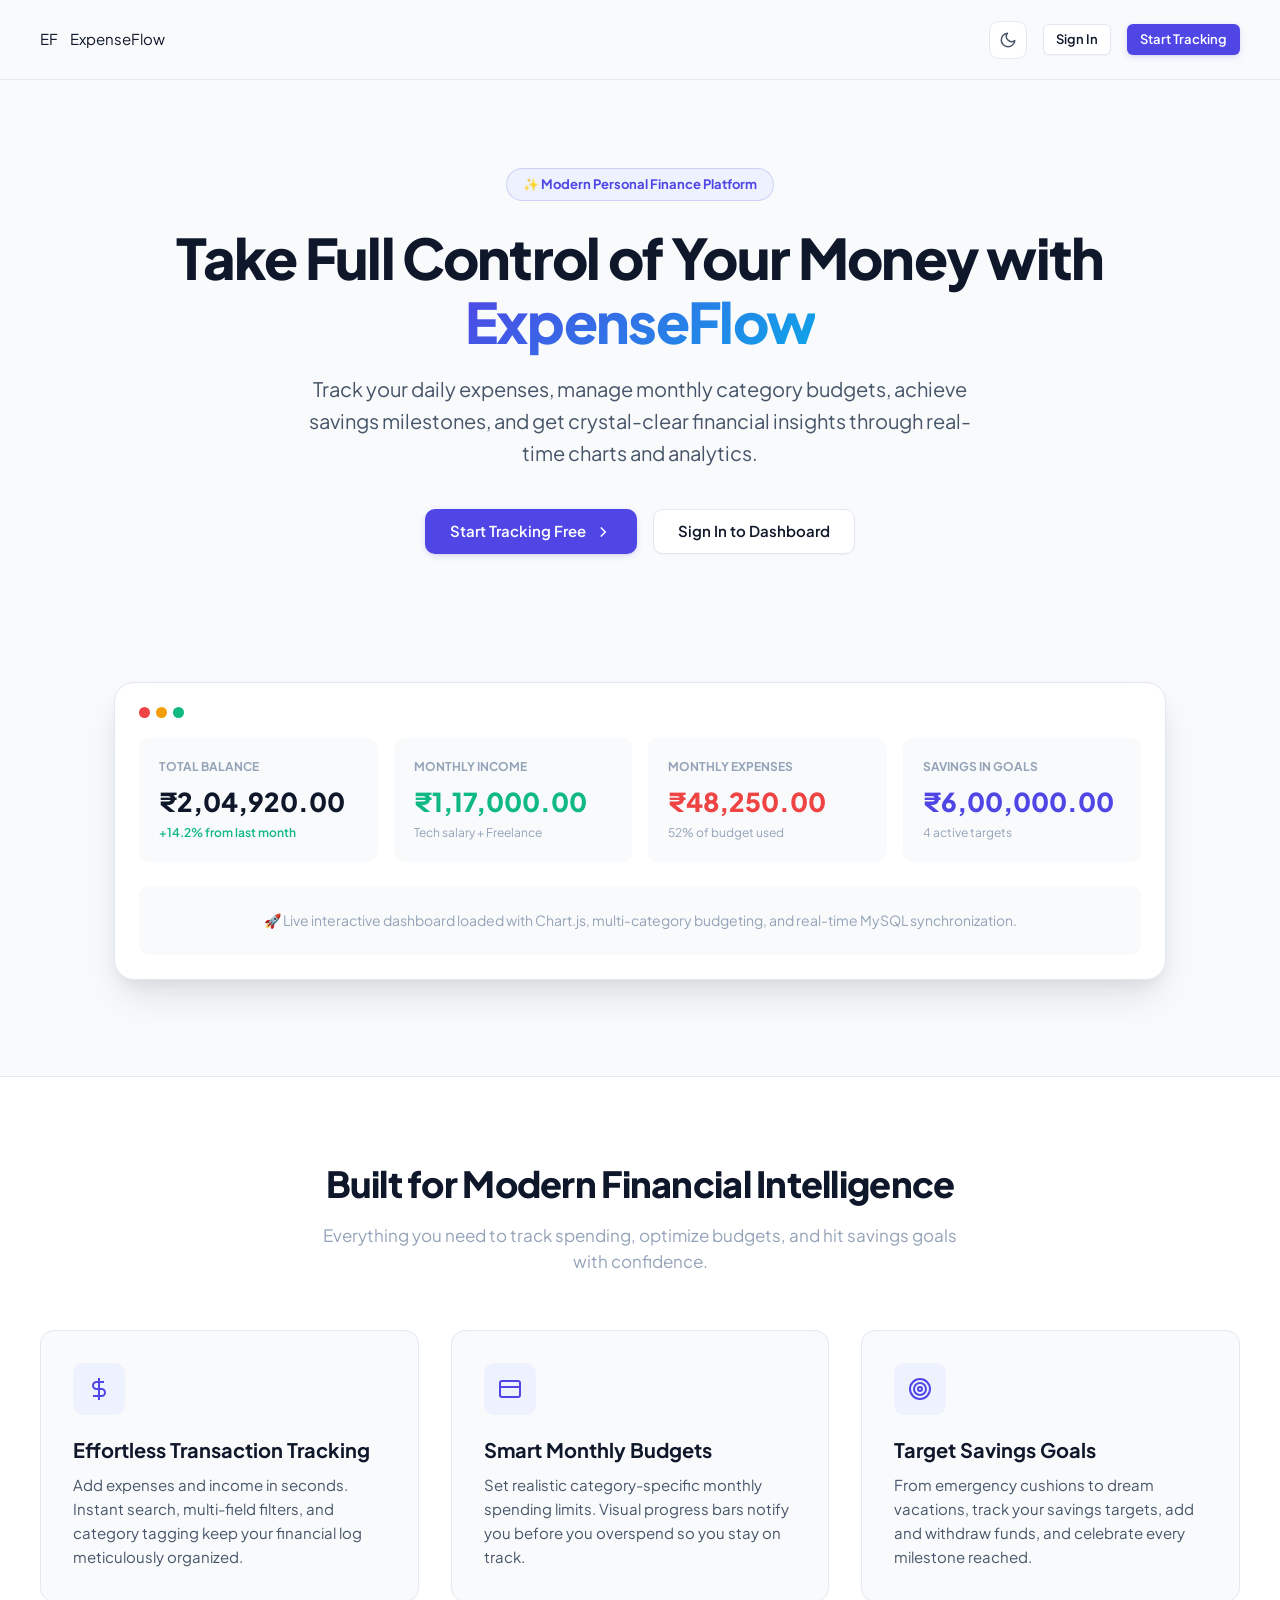
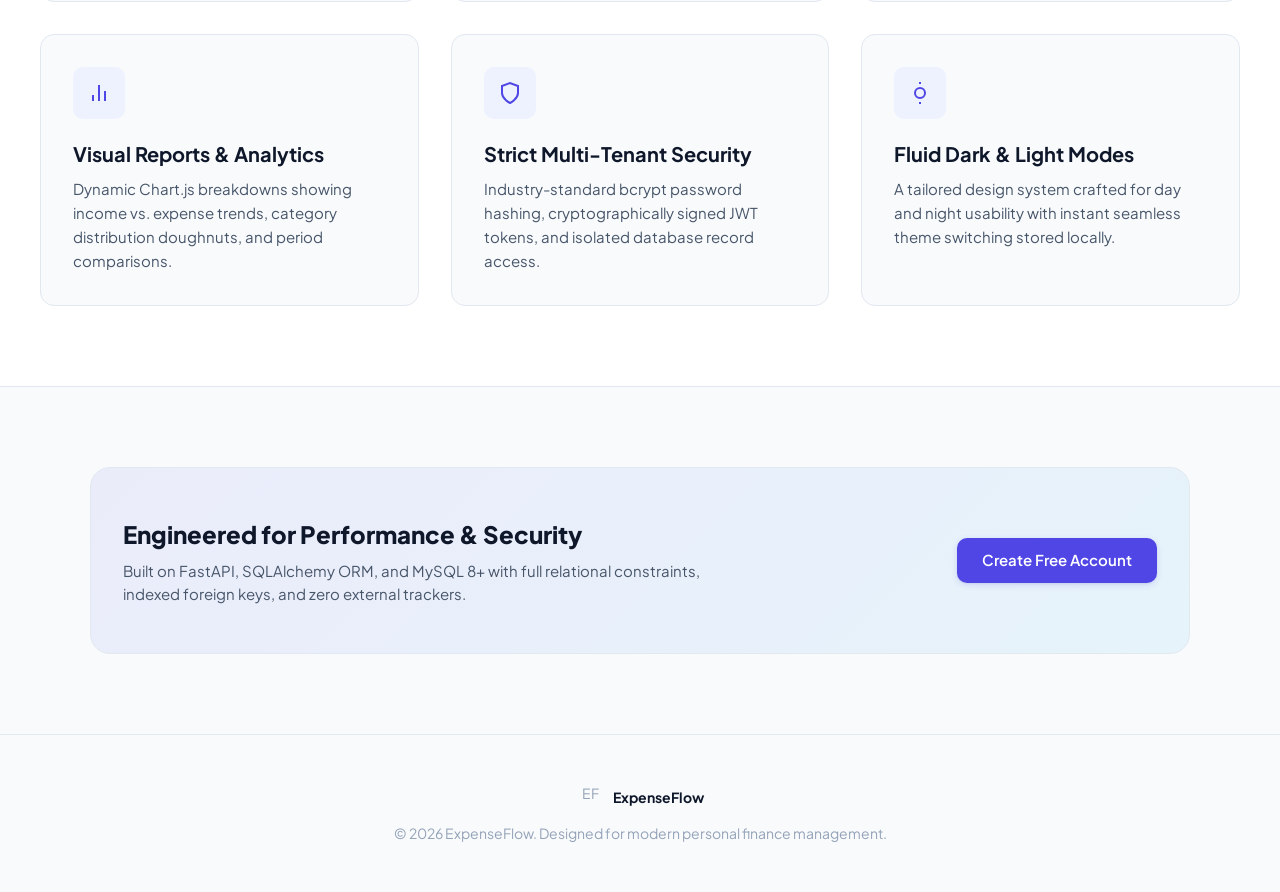
==== frontend/index.html @ 839cc07a "feat: complete production-ready ExpenseFlow full-stack SaaS with PWA, reminders, recurring rules, an" ====
<!DOCTYPE html>
<html lang="en">
<head>
  <meta charset="UTF-8">
  <meta name="viewport" content="width=device-width, initial-scale=1.0">
  <title>ExpenseFlow — Smart Personal Finance & Expense Tracker</title>
  <meta name="description" content="Master your money with ExpenseFlow. Track expenses, monitor monthly budgets, achieve savings goals, and visualize deep financial analytics.">
  <link rel="manifest" href="/manifest.webmanifest">
  <meta name="theme-color" content="#2563eb">
  <meta name="apple-mobile-web-app-capable" content="yes">
  <meta name="apple-mobile-web-app-status-bar-style" content="black-translucent">
  <link rel="icon" type="image/png" href="/icons/favicon.png">
  <link rel="apple-touch-icon" href="/icons/apple-touch-icon.png">
  <link rel="stylesheet" href="css/style.css">
  <link rel="stylesheet" href="css/responsive.css">
  <style>
    /* Landing Page Specific Styling */
    .landing-header {
      height: 80px;
      padding: 0 2.5rem;
      display: flex;
      align-items: center;
      justify-content: space-between;
      position: sticky;
      top: 0;
      background-color: rgba(248, 250, 252, 0.85);
      backdrop-filter: blur(12px);
      z-index: 100;
      border-bottom: 1px solid var(--border-color);
    }
    [data-theme="dark"] .landing-header {
      background-color: rgba(11, 15, 25, 0.85);
    }

    .hero-section {
      padding: 5.5rem 1.5rem 4rem;
      text-align: center;
      max-width: 1000px;
      margin: 0 auto;
      position: relative;
    }

    .hero-badge {
      display: inline-flex;
      align-items: center;
      gap: 0.5rem;
      padding: 0.35rem 1rem;
      border-radius: var(--radius-full);
      background-color: var(--primary-light);
      color: var(--primary);
      font-weight: 700;
      font-size: 0.8125rem;
      margin-bottom: 1.5rem;
      border: 1px solid rgba(79, 70, 229, 0.2);
    }

    .hero-title {
      font-size: 3.5rem;
      font-weight: 800;
      line-height: 1.15;
      letter-spacing: -0.03em;
      color: var(--text-main);
      margin-bottom: 1.25rem;
    }

    .hero-title span {
      background: linear-gradient(135deg, var(--primary), var(--secondary));
      -webkit-background-clip: text;
      -webkit-text-fill-color: transparent;
    }

    .hero-description {
      font-size: 1.25rem;
      color: var(--text-secondary);
      max-width: 680px;
      margin: 0 auto 2.5rem;
      line-height: 1.6;
    }

    .hero-cta-group {
      display: flex;
      align-items: center;
      justify-content: center;
      gap: 1rem;
      margin-bottom: 4rem;
    }

    /* Dashboard Mock Preview */
    .preview-container {
      max-width: 1100px;
      margin: 0 auto 6rem;
      padding: 0 1.5rem;
    }

    .preview-card {
      background-color: var(--bg-surface);
      border: 1px solid var(--border-color);
      border-radius: var(--radius-xl);
      padding: 1.5rem;
      box-shadow: var(--shadow-xl);
      overflow: hidden;
      position: relative;
    }

    .preview-browser-dots {
      display: flex;
      gap: 6px;
      margin-bottom: 1.25rem;
    }
    .preview-dot {
      width: 11px;
      height: 11px;
      border-radius: 50%;
      background-color: var(--border-color);
    }
    .preview-dot:nth-child(1) { background-color: #EF4444; }
    .preview-dot:nth-child(2) { background-color: #F59E0B; }
    .preview-dot:nth-child(3) { background-color: #10B981; }

    /* Features Section */
    .features-section {
      padding: 5rem 1.5rem;
      background-color: var(--bg-surface);
      border-top: 1px solid var(--border-color);
      border-bottom: 1px solid var(--border-color);
    }

    .section-header {
      text-align: center;
      max-width: 640px;
      margin: 0 auto 3.5rem;
    }
    .section-title {
      font-size: 2.25rem;
      font-weight: 800;
      letter-spacing: -0.02em;
      margin-bottom: 0.75rem;
      color: var(--text-main);
    }
    .section-subtitle {
      font-size: 1.0625rem;
      color: var(--text-muted);
    }

    .features-grid {
      max-width: 1200px;
      margin: 0 auto;
      display: grid;
      grid-template-columns: repeat(auto-fit, minmax(320px, 1fr));
      gap: 2rem;
    }

    .feature-card {
      padding: 2rem;
      border-radius: var(--radius-lg);
      background-color: var(--bg-app);
      border: 1px solid var(--border-color);
      transition: all var(--transition-base);
    }
    .feature-card:hover {
      transform: translateY(-4px);
      box-shadow: var(--shadow-md);
      border-color: var(--primary);
    }

    .feature-icon-wrapper {
      width: 52px;
      height: 52px;
      border-radius: var(--radius-md);
      background-color: var(--primary-light);
      color: var(--primary);
      display: flex;
      align-items: center;
      justify-content: center;
      margin-bottom: 1.25rem;
    }

    .feature-title {
      font-size: 1.25rem;
      font-weight: 700;
      color: var(--text-main);
      margin-bottom: 0.5rem;
    }

    .feature-text {
      font-size: 0.9375rem;
      color: var(--text-secondary);
      line-height: 1.6;
    }

    /* Security Section */
    .security-banner {
      max-width: 1100px;
      margin: 5rem auto;
      padding: 3rem 2rem;
      background: linear-gradient(135deg, rgba(79, 70, 229, 0.08), rgba(14, 165, 233, 0.08));
      border: 1px solid var(--border-color);
      border-radius: var(--radius-xl);
      display: flex;
      flex-wrap: wrap;
      align-items: center;
      justify-content: space-between;
      gap: 2rem;
    }

    .footer {
      padding: 3rem 1.5rem;
      text-align: center;
      border-top: 1px solid var(--border-color);
      color: var(--text-muted);
      font-size: 0.875rem;
    }

    @media (max-width: 768px) {
      .hero-title { font-size: 2.375rem; }
      .hero-description { font-size: 1rem; }
      .hero-cta-group { flex-direction: column; width: 100%; }
      .hero-cta-group .btn { width: 100%; }
      .landing-header { padding: 0 1.25rem; }
    }
  </style>
</head>
<body>

  <!-- Navigation Header -->
  <header class="landing-header">
    <div style="display: flex; align-items: center; gap: 0.75rem;">
      <div class="brand-logo">EF</div>
      <div class="brand-name">Expense<span>Flow</span></div>
    </div>

    <div style="display: flex; align-items: center; gap: 1rem;">
      <button class="theme-toggle-btn" onclick="toggleTheme()" aria-label="Toggle theme">
        <svg width="20" height="20" viewBox="0 0 24 24" fill="none" stroke="currentColor" stroke-width="2"><circle cx="12" cy="12" r="5"></circle></svg>
      </button>
      <a href="pages/login.html" class="btn btn-secondary btn-sm">Sign In</a>
      <a href="pages/register.html" class="btn btn-primary btn-sm">Start Tracking</a>
    </div>
  </header>

  <!-- Hero Section -->
  <main>
    <section class="hero-section">
      <div class="hero-badge">
        <span>✨ Modern Personal Finance Platform</span>
      </div>

      <h1 class="hero-title">
        Take Full Control of Your Money with <span>ExpenseFlow</span>
      </h1>

      <p class="hero-description">
        Track your daily expenses, manage monthly category budgets, achieve savings milestones,
        and get crystal-clear financial insights through real-time charts and analytics.
      </p>

      <div class="hero-cta-group">
        <a href="pages/register.html" class="btn btn-primary btn-lg">
          <span>Start Tracking Free</span>
          <svg width="18" height="18" viewBox="0 0 24 24" fill="none" stroke="currentColor" stroke-width="2"><polyline points="9 18 15 12 9 6"></polyline></svg>
        </a>
        <a href="pages/login.html" class="btn btn-secondary btn-lg">
          <span>Sign In to Dashboard</span>
        </a>
      </div>
    </section>

    <!-- Interactive Mock Dashboard Preview -->
    <div class="preview-container">
      <div class="preview-card">
        <div class="preview-browser-dots">
          <div class="preview-dot"></div>
          <div class="preview-dot"></div>
          <div class="preview-dot"></div>
        </div>

        <div style="display: grid; grid-template-columns: repeat(auto-fit, minmax(200px, 1fr)); gap: 1rem; margin-bottom: 1.5rem;">
          <div style="padding: 1.25rem; background-color: var(--bg-hover); border-radius: var(--radius-md);">
            <div style="font-size: 0.75rem; color: var(--text-muted); font-weight: 700; text-transform: uppercase;">Total Balance</div>
            <div style="font-size: 1.625rem; font-weight: 800; color: var(--text-main); margin-top: 0.35rem;">₹2,04,920.00</div>
            <div style="font-size: 0.75rem; color: var(--success); font-weight: 600; margin-top: 0.2rem;">+14.2% from last month</div>
          </div>
          <div style="padding: 1.25rem; background-color: var(--bg-hover); border-radius: var(--radius-md);">
            <div style="font-size: 0.75rem; color: var(--text-muted); font-weight: 700; text-transform: uppercase;">Monthly Income</div>
            <div style="font-size: 1.625rem; font-weight: 800; color: var(--success); margin-top: 0.35rem;">₹1,17,000.00</div>
            <div style="font-size: 0.75rem; color: var(--text-muted); margin-top: 0.2rem;">Tech salary + Freelance</div>
          </div>
          <div style="padding: 1.25rem; background-color: var(--bg-hover); border-radius: var(--radius-md);">
            <div style="font-size: 0.75rem; color: var(--text-muted); font-weight: 700; text-transform: uppercase;">Monthly Expenses</div>
            <div style="font-size: 1.625rem; font-weight: 800; color: var(--danger); margin-top: 0.35rem;">₹48,250.00</div>
            <div style="font-size: 0.75rem; color: var(--text-muted); margin-top: 0.2rem;">52% of budget used</div>
          </div>
          <div style="padding: 1.25rem; background-color: var(--bg-hover); border-radius: var(--radius-md);">
            <div style="font-size: 0.75rem; color: var(--text-muted); font-weight: 700; text-transform: uppercase;">Savings in Goals</div>
            <div style="font-size: 1.625rem; font-weight: 800; color: var(--primary); margin-top: 0.35rem;">₹6,00,000.00</div>
            <div style="font-size: 0.75rem; color: var(--text-muted); margin-top: 0.2rem;">4 active targets</div>
          </div>
        </div>

        <div style="padding: 1.5rem; background-color: var(--bg-hover); border-radius: var(--radius-md); text-align: center; color: var(--text-muted); font-size: 0.875rem;">
          🚀 Live interactive dashboard loaded with Chart.js, multi-category budgeting, and real-time MySQL synchronization.
        </div>
      </div>
    </div>

    <!-- Core Features Section -->
    <section class="features-section">
      <div class="section-header">
        <h2 class="section-title">Built for Modern Financial Intelligence</h2>
        <p class="section-subtitle">Everything you need to track spending, optimize budgets, and hit savings goals with confidence.</p>
      </div>

      <div class="features-grid">
        <div class="feature-card">
          <div class="feature-icon-wrapper">
            <svg width="24" height="24" viewBox="0 0 24 24" fill="none" stroke="currentColor" stroke-width="2"><line x1="12" y1="1" x2="12" y2="23"></line><path d="M17 5H9.5a3.5 3.5 0 0 0 0 7h5a3.5 3.5 0 0 1 0 7H6"></path></svg>
          </div>
          <h3 class="feature-title">Effortless Transaction Tracking</h3>
          <p class="feature-text">Add expenses and income in seconds. Instant search, multi-field filters, and category tagging keep your financial log meticulously organized.</p>
        </div>

        <div class="feature-card">
          <div class="feature-icon-wrapper">
            <svg width="24" height="24" viewBox="0 0 24 24" fill="none" stroke="currentColor" stroke-width="2"><rect x="2" y="4" width="20" height="16" rx="2"></rect><line x1="2" y1="10" x2="22" y2="10"></line></svg>
          </div>
          <h3 class="feature-title">Smart Monthly Budgets</h3>
          <p class="feature-text">Set realistic category-specific monthly spending limits. Visual progress bars notify you before you overspend so you stay on track.</p>
        </div>

        <div class="feature-card">
          <div class="feature-icon-wrapper">
            <svg width="24" height="24" viewBox="0 0 24 24" fill="none" stroke="currentColor" stroke-width="2"><circle cx="12" cy="12" r="10"></circle><circle cx="12" cy="12" r="6"></circle><circle cx="12" cy="12" r="2"></circle></svg>
          </div>
          <h3 class="feature-title">Target Savings Goals</h3>
          <p class="feature-text">From emergency cushions to dream vacations, track your savings targets, add and withdraw funds, and celebrate every milestone reached.</p>
        </div>

        <div class="feature-card">
          <div class="feature-icon-wrapper">
            <svg width="24" height="24" viewBox="0 0 24 24" fill="none" stroke="currentColor" stroke-width="2"><line x1="18" y1="20" x2="18" y2="10"></line><line x1="12" y1="20" x2="12" y2="4"></line><line x1="6" y1="20" x2="6" y2="14"></line></svg>
          </div>
          <h3 class="feature-title">Visual Reports & Analytics</h3>
          <p class="feature-text">Dynamic Chart.js breakdowns showing income vs. expense trends, category distribution doughnuts, and period comparisons.</p>
        </div>

        <div class="feature-card">
          <div class="feature-icon-wrapper">
            <svg width="24" height="24" viewBox="0 0 24 24" fill="none" stroke="currentColor" stroke-width="2"><path d="M12 22s8-4 8-10V5l-8-3-8 3v7c0 6 8 10 8 10z"></path></svg>
          </div>
          <h3 class="feature-title">Strict Multi-Tenant Security</h3>
          <p class="feature-text">Industry-standard bcrypt password hashing, cryptographically signed JWT tokens, and isolated database record access.</p>
        </div>

        <div class="feature-card">
          <div class="feature-icon-wrapper">
            <svg width="24" height="24" viewBox="0 0 24 24" fill="none" stroke="currentColor" stroke-width="2"><circle cx="12" cy="12" r="5"></circle><line x1="12" y1="1" x2="12" y2="3"></line><line x1="12" y1="21" x2="12" y2="23"></line></svg>
          </div>
          <h3 class="feature-title">Fluid Dark & Light Modes</h3>
          <p class="feature-text">A tailored design system crafted for day and night usability with instant seamless theme switching stored locally.</p>
        </div>
      </div>
    </section>

    <!-- Security & Architecture Highlight -->
    <div class="security-banner">
      <div>
        <h3 style="font-size: 1.5rem; font-weight: 800; color: var(--text-main); margin-bottom: 0.5rem;">Engineered for Performance & Security</h3>
        <p style="color: var(--text-secondary); max-width: 580px;">Built on FastAPI, SQLAlchemy ORM, and MySQL 8+ with full relational constraints, indexed foreign keys, and zero external trackers.</p>
      </div>
      <a href="pages/register.html" class="btn btn-primary btn-lg">Create Free Account</a>
    </div>
  </main>

  <!-- Footer -->
  <footer class="footer">
    <div style="display: flex; align-items: center; justify-content: center; gap: 0.5rem; margin-bottom: 0.75rem;">
      <div class="brand-logo" style="width: 28px; height: 28px; font-size: 0.875rem;">EF</div>
      <strong style="color: var(--text-main);">ExpenseFlow</strong>
    </div>
    <p>© 2026 ExpenseFlow. Designed for modern personal finance management.</p>
  </footer>

  <script src="js/utils.js"></script>
  <script>
    if ('serviceWorker' in navigator) {
      window.addEventListener('load', () => {
        navigator.serviceWorker.register('/sw.js').catch(err => console.log('SW Note:', err));
      });
    }
  </script>
</body>
</html>
---- frontend/css/style.css ----
/* ==========================================================
   ExpenseFlow Design System — Modern Fintech SaaS
   ========================================================== */

@import url('https://fonts.googleapis.com/css2?family=Plus+Jakarta+Sans:ital,wght@0,400;0,500;0,600;0,700;0,800;1,500&family=JetBrains+Mono:wght@400;500;600&display=swap');

:root {
  /* Primary & Accent Palettes - Light Mode */
  --primary: #4F46E5;
  --primary-hover: #4338CA;
  --primary-active: #3730A3;
  --primary-light: #EEF2FF;
  --primary-glow: rgba(79, 70, 229, 0.16);

  --secondary: #0EA5E9;
  --secondary-hover: #0284C7;
  --secondary-light: #F0F9FF;

  --accent: #8B5CF6;
  --accent-light: #F5F3FF;

  /* Semantic Status Colors */
  --success: #10B981;
  --success-hover: #059669;
  --success-light: #ECFDF5;
  --success-border: rgba(16, 185, 129, 0.25);
  --success-text: #065F46;

  --warning: #F59E0B;
  --warning-hover: #D97706;
  --warning-light: #FFFBEB;
  --warning-border: rgba(245, 158, 11, 0.25);
  --warning-text: #92400E;

  --danger: #EF4444;
  --danger-hover: #DC2626;
  --danger-light: #FEF2F2;
  --danger-border: rgba(239, 68, 68, 0.25);
  --danger-text: #991B1B;

  /* Neutrals & Surfaces - Light Mode */
  --bg-app: #F8FAFC;
  --bg-surface: #FFFFFF;
  --bg-surface-elevated: #FFFFFF;
  --bg-subtle: #F1F5F9;
  --bg-input: #FFFFFF;
  --bg-hover: #F8FAFC;
  --bg-active: #E2E8F0;

  --text-main: #0F172A;
  --text-secondary: #475569;
  --text-muted: #94A3B8;

  --border-color: #E2E8F0;
  --border-subtle: #F1F5F9;
  --border-focus: #4F46E5;

  /* Multi-Stop Diffuse Shadows */
  --shadow-xs: 0 1px 2px rgba(15, 23, 42, 0.04);
  --shadow-sm: 0 1px 3px rgba(15, 23, 42, 0.06), 0 1px 2px rgba(15, 23, 42, 0.04);
  --shadow-md: 0 4px 14px -2px rgba(15, 23, 42, 0.06), 0 2px 6px -1px rgba(15, 23, 42, 0.04);
  --shadow-lg: 0 12px 24px -4px rgba(15, 23, 42, 0.08), 0 4px 8px -2px rgba(15, 23, 42, 0.04);
  --shadow-xl: 0 20px 40px -8px rgba(15, 23, 42, 0.12), 0 8px 16px -4px rgba(15, 23, 42, 0.06);

  /* Typography Scale */
  --font-family: 'Plus Jakarta Sans', -apple-system, BlinkMacSystemFont, 'Segoe UI', Roboto, sans-serif;
  --font-mono: 'JetBrains Mono', monospace;

  /* Radii */
  --radius-xs: 4px;
  --radius-sm: 6px;
  --radius-md: 10px;
  --radius-lg: 14px;
  --radius-xl: 20px;
  --radius-full: 9999px;

  /* Transitions */
  --transition-fast: 150ms cubic-bezier(0.16, 1, 0.3, 1);
  --transition-base: 220ms cubic-bezier(0.16, 1, 0.3, 1);
  --transition-smooth: 300ms cubic-bezier(0.16, 1, 0.3, 1);

  /* Layout dimensions */
  --sidebar-width: 250px;
  --header-height: 68px;
}

/* ==========================================================
   Dark Mode Theme System
   ========================================================== */
[data-theme="dark"] {
  --primary: #6366F1;
  --primary-hover: #4F46E5;
  --primary-active: #4338CA;
  --primary-light: rgba(99, 102, 241, 0.14);
  --primary-glow: rgba(99, 102, 241, 0.28);

  --secondary: #38BDF8;
  --secondary-hover: #0EA5E9;
  --secondary-light: rgba(56, 189, 248, 0.14);

  --accent: #A78BFA;
  --accent-light: rgba(167, 139, 250, 0.14);

  --success: #34D399;
  --success-hover: #10B981;
  --success-light: rgba(52, 211, 153, 0.14);
  --success-border: rgba(52, 211, 153, 0.25);
  --success-text: #6EE7B7;

  --warning: #FBBF24;
  --warning-hover: #F59E0B;
  --warning-light: rgba(251, 191, 36, 0.14);
  --warning-border: rgba(251, 191, 36, 0.25);
  --warning-text: #FDE68A;

  --danger: #F87171;
  --danger-hover: #EF4444;
  --danger-light: rgba(248, 113, 113, 0.14);
  --danger-border: rgba(248, 113, 113, 0.25);
  --danger-text: #FCA5A5;

  /* Surfaces & Backgrounds */
  --bg-app: #0B0F19;
  --bg-surface: #111827;
  --bg-surface-elevated: #172033;
  --bg-subtle: #1A2438;
  --bg-input: #151D2E;
  --bg-hover: #192338;
  --bg-active: #23314D;

  --text-main: #F8FAFC;
  --text-secondary: #CBD5E1;
  --text-muted: #64748B;

  --border-color: rgba(255, 255, 255, 0.08);
  --border-subtle: rgba(255, 255, 255, 0.04);
  --border-focus: #6366F1;

  /* Shadows for Dark Mode */
  --shadow-xs: 0 1px 2px rgba(0, 0, 0, 0.3);
  --shadow-sm: 0 2px 4px rgba(0, 0, 0, 0.35);
  --shadow-md: 0 6px 16px -2px rgba(0, 0, 0, 0.45);
  --shadow-lg: 0 14px 28px -4px rgba(0, 0, 0, 0.55);
  --shadow-xl: 0 24px 48px -12px rgba(0, 0, 0, 0.7);
}

/* ==========================================================
   Base Reset & Normalization
   ========================================================== */
*, *::before, *::after {
  box-sizing: border-box;
  margin: 0;
  padding: 0;
}

html, body {
  height: 100%;
}

body {
  font-family: var(--font-family);
  background-color: var(--bg-app);
  color: var(--text-main);
  line-height: 1.5;
  font-size: 0.9375rem;
  -webkit-font-smoothing: antialiased;
  -moz-osx-font-smoothing: grayscale;
  transition: background-color var(--transition-base), color var(--transition-base);
  overflow-x: hidden;
}

/* Tabular Numerals for Financial Data */
.amount-income, .amount-expense, .kpi-value, [data-tabular] {
  font-variant-numeric: tabular-nums;
  letter-spacing: -0.02em;
}

a {
  color: var(--primary);
  text-decoration: none;
  transition: color var(--transition-fast);
}

a:hover {
  color: var(--primary-hover);
}

button, input, select, textarea {
  font-family: inherit;
  font-size: 0.9375rem;
}

/* Focus Visible Accessibility */
:focus-visible {
  outline: 2px solid var(--border-focus);
  outline-offset: 2px;
}

/* ==========================================================
   Button System
   ========================================================== */
.btn {
  display: inline-flex;
  align-items: center;
  justify-content: center;
  gap: 0.5rem;
  padding: 0.5625rem 1.125rem;
  font-weight: 600;
  font-size: 0.875rem;
  border-radius: var(--radius-md);
  border: 1px solid transparent;
  cursor: pointer;
  transition: all var(--transition-fast);
  white-space: nowrap;
  user-select: none;
  line-height: 1.25;
}

.btn:active {
  transform: translateY(0);
}

.btn-primary {
  background: var(--primary);
  color: #FFFFFF;
  box-shadow: 0 1px 2px rgba(0, 0, 0, 0.05), 0 2px 6px var(--primary-glow);
}

.btn-primary:hover {
  background-color: var(--primary-hover);
  transform: translateY(-1px);
  box-shadow: 0 4px 12px var(--primary-glow);
}

.btn-secondary {
  background-color: var(--bg-surface);
  color: var(--text-main);
  border-color: var(--border-color);
  box-shadow: var(--shadow-xs);
}

.btn-secondary:hover {
  background-color: var(--bg-subtle);
  border-color: var(--text-muted);
  transform: translateY(-1px);
}

.btn-outline-primary {
  background-color: transparent;
  color: var(--primary);
  border-color: var(--primary);
}

.btn-outline-primary:hover {
  background-color: var(--primary-light);
  transform: translateY(-1px);
}

.btn-danger {
  background-color: var(--danger);
  color: #FFFFFF;
  box-shadow: 0 2px 6px var(--danger-border);
}

.btn-danger:hover {
  background-color: var(--danger-hover);
  transform: translateY(-1px);
}

.btn-ghost {
  background-color: transparent;
  color: var(--text-secondary);
  border-color: transparent;
}

.btn-ghost:hover {
  background-color: var(--bg-hover);
  color: var(--text-main);
}

.btn-text {
  background: transparent;
  border: none;
  outline: none;
  box-shadow: none;
  color: var(--primary);
  font-size: 0.75rem;
  font-weight: 600;
  cursor: pointer;
  padding: 0.25rem 0.5rem;
  border-radius: var(--radius-sm);
  transition: all var(--transition-fast);
  white-space: nowrap;
  flex-shrink: 0;
  line-height: 1.25;
  font-family: inherit;
  user-select: none;
}

.btn-text:hover {
  background-color: var(--primary-light);
  color: var(--primary);
}

.btn-text:focus,
.btn-text:focus-visible {
  outline: none;
  box-shadow: 0 0 0 2px var(--primary-light);
}

.btn-sm {
  padding: 0.375rem 0.75rem;
  font-size: 0.8125rem;
  border-radius: var(--radius-sm);
}

.btn-lg {
  padding: 0.75rem 1.5rem;
  font-size: 0.9375rem;
  border-radius: var(--radius-md);
}

.btn-icon {
  width: 34px;
  height: 34px;
  padding: 0;
  border-radius: var(--radius-sm);
  display: inline-flex;
  align-items: center;
  justify-content: center;
}

.theme-toggle-btn {
  width: 38px;
  height: 38px;
  border-radius: var(--radius-md);
  border: 1px solid var(--border-color);
  background-color: var(--bg-surface);
  color: var(--text-secondary);
  display: flex;
  align-items: center;
  justify-content: center;
  cursor: pointer;
  transition: all var(--transition-fast);
  padding: 0;
}

.theme-toggle-btn:hover {
  background-color: var(--bg-hover);
  color: var(--text-main);
  border-color: var(--border-hover);
  transform: translateY(-1px);
}

.theme-toggle-btn svg {
  width: 18px;
  height: 18px;
}

/* ==========================================================
   Card Component System
   ========================================================== */
.card {
  background-color: var(--bg-surface);
  border: 1px solid var(--border-color);
  border-radius: var(--radius-lg);
  padding: 1.5rem;
  box-shadow: var(--shadow-sm);
  transition: box-shadow var(--transition-base), border-color var(--transition-base), transform var(--transition-base);
}

.card:hover {
  box-shadow: var(--shadow-md);
}

.card-header {
  display: flex;
  align-items: center;
  justify-content: space-between;
  margin-bottom: 1.25rem;
}

.card-title {
  font-size: 1.0625rem;
  font-weight: 700;
  color: var(--text-main);
  letter-spacing: -0.01em;
}

.card-subtitle {
  font-size: 0.8125rem;
  color: var(--text-muted);
  margin-top: 0.2rem;
}

/* ==========================================================
   Form Controls
   ========================================================== */
.form-group {
  display: flex;
  flex-direction: column;
  gap: 0.35rem;
  margin-bottom: 1.25rem;
}

.form-label {
  font-size: 0.8125rem;
  font-weight: 600;
  color: var(--text-main);
  letter-spacing: -0.01em;
}

.form-input, .form-select, .form-textarea {
  width: 100%;
  padding: 0.625rem 0.875rem;
  background-color: var(--bg-input);
  border: 1px solid var(--border-color);
  border-radius: var(--radius-md);
  color: var(--text-main);
  transition: border-color var(--transition-fast), box-shadow var(--transition-fast);
  line-height: 1.4;
}

.form-input:focus, .form-select:focus, .form-textarea:focus {
  outline: none;
  border-color: var(--border-focus);
  box-shadow: 0 0 0 3px var(--primary-glow);
}

.form-input::placeholder, .form-textarea::placeholder {
  color: var(--text-muted);
}

.form-error {
  font-size: 0.8125rem;
  color: var(--danger);
  margin-top: 0.25rem;
  font-weight: 500;
}

/* ==========================================================
   Badges & Pills
   ========================================================== */
.badge {
  display: inline-flex;
  align-items: center;
  gap: 0.35rem;
  padding: 0.2rem 0.5625rem;
  font-size: 0.6875rem;
  font-weight: 700;
  border-radius: var(--radius-sm);
  text-transform: uppercase;
  letter-spacing: 0.05em;
  line-height: 1.2;
}

.badge-income {
  background-color: var(--success-light);
  color: var(--success-text);
  border: 1px solid var(--success-border);
}
[data-theme="dark"] .badge-income {
  color: var(--success-text);
}

.badge-expense {
  background-color: var(--danger-light);
  color: var(--danger-text);
  border: 1px solid var(--danger-border);
}
[data-theme="dark"] .badge-expense {
  color: var(--danger-text);
}

.badge-warning {
  background-color: var(--warning-light);
  color: var(--warning-text);
  border: 1px solid var(--warning-border);
}

.badge-primary {
  background-color: var(--primary-light);
  color: var(--primary);
  border: 1px solid rgba(79, 70, 229, 0.2);
}

/* ==========================================================
   Toast System
   ========================================================== */
#toast-container {
  position: fixed;
  top: 1.5rem;
  right: 1.5rem;
  z-index: 99999;
  display: flex;
  flex-direction: column;
  gap: 0.75rem;
  pointer-events: none;
}

.toast {
  pointer-events: auto;
  min-width: 320px;
  max-width: 420px;
  background-color: var(--bg-surface-elevated);
  border: 1px solid var(--border-color);
  border-radius: var(--radius-md);
  padding: 0.875rem 1.125rem;
  box-shadow: var(--shadow-xl);
  display: flex;
  align-items: flex-start;
  gap: 0.75rem;
  animation: slideInRight 0.28s cubic-bezier(0.16, 1, 0.3, 1) forwards;
  transition: all 0.2s ease;
}

.toast.removing {
  opacity: 0;
  transform: translateX(20px);
}

.toast-icon {
  width: 20px;
  height: 20px;
  flex-shrink: 0;
  margin-top: 0.1rem;
}

.toast-success .toast-icon { color: var(--success); }
.toast-error .toast-icon { color: var(--danger); }
.toast-info .toast-icon { color: var(--primary); }
.toast-warning .toast-icon { color: var(--warning); }

.toast-content {
  flex: 1;
}

.toast-title {
  font-size: 0.875rem;
  font-weight: 700;
  color: var(--text-main);
  line-height: 1.2;
}

.toast-message {
  font-size: 0.8125rem;
  color: var(--text-secondary);
  margin-top: 0.2rem;
  line-height: 1.4;
}

.toast-close {
  background: none;
  border: none;
  color: var(--text-muted);
  cursor: pointer;
  padding: 0.2rem;
  line-height: 1;
  font-size: 1.25rem;
}

.toast-close:hover {
  color: var(--text-main);
}

@keyframes slideInRight {
  from {
    opacity: 0;
    transform: translateX(40px);
  }
  to {
    opacity: 1;
    transform: translateX(0);
  }
}

/* ==========================================================
   Modal Dialog System
   ========================================================== */
.modal-overlay {
  position: fixed;
  inset: 0;
  background-color: rgba(15, 23, 42, 0.55);
  backdrop-filter: blur(4px);
  z-index: 10000;
  display: flex;
  align-items: center;
  justify-content: center;
  padding: 1.5rem;
  opacity: 0;
  visibility: hidden;
  transition: opacity 0.2s cubic-bezier(0.16, 1, 0.3, 1), visibility 0.2s cubic-bezier(0.16, 1, 0.3, 1);
}

.modal-overlay.active {
  opacity: 1;
  visibility: visible;
}

.modal-container {
  background-color: var(--bg-surface-elevated);
  border: 1px solid var(--border-color);
  border-radius: var(--radius-xl);
  box-shadow: var(--shadow-xl);
  width: 100%;
  max-width: 520px;
  max-height: 90vh;
  overflow-y: auto;
  transform: scale(0.96) translateY(8px);
  transition: transform 0.22s cubic-bezier(0.16, 1, 0.3, 1);
}

.modal-overlay.active .modal-container {
  transform: scale(1) translateY(0);
}

.modal-header {
  display: flex;
  align-items: center;
  justify-content: space-between;
  padding: 1.25rem 1.5rem;
  border-bottom: 1px solid var(--border-subtle);
}

.modal-title {
  font-size: 1.125rem;
  font-weight: 700;
  color: var(--text-main);
  letter-spacing: -0.01em;
}

.modal-body {
  padding: 1.5rem;
}

.modal-footer {
  display: flex;
  align-items: center;
  justify-content: flex-end;
  gap: 0.75rem;
  padding: 1rem 1.5rem 1.25rem;
  border-top: 1px solid var(--border-subtle);
}

/* ==========================================================
   Progress Bars
   ========================================================== */
.progress-track {
  width: 100%;
  height: 8px;
  background-color: var(--bg-subtle);
  border-radius: var(--radius-full);
  overflow: hidden;
}

.progress-fill {
  height: 100%;
  border-radius: var(--radius-full);
  transition: width 0.45s cubic-bezier(0.16, 1, 0.3, 1);
}

.progress-fill.safe {
  background-color: var(--success);
}

.progress-fill.warning {
  background-color: var(--warning);
}

.progress-fill.exceeded {
  background-color: var(--danger);
}

/* ==========================================================
   Empty & Loading Skeleton States
   ========================================================== */
.empty-state {
  display: flex;
  flex-direction: column;
  align-items: center;
  justify-content: center;
  text-align: center;
  padding: 3rem 1.5rem;
}

.empty-state-icon {
  width: 56px;
  height: 56px;
  border-radius: 50%;
  background-color: var(--primary-light);
  color: var(--primary);
  display: flex;
  align-items: center;
  justify-content: center;
  margin-bottom: 1rem;
}

.empty-state-title {
  font-size: 1.0625rem;
  font-weight: 700;
  color: var(--text-main);
  margin-bottom: 0.35rem;
}

.empty-state-desc {
  font-size: 0.8125rem;
  color: var(--text-muted);
  max-width: 340px;
  margin-bottom: 1.25rem;
  line-height: 1.5;
}

/* Shimmer Skeleton Loader */
.skeleton, .skeleton-shimmer {
  background: linear-gradient(90deg, var(--bg-subtle) 25%, var(--bg-hover) 50%, var(--bg-subtle) 75%);
  background-size: 200% 100%;
  animation: skeleton-pulse 1.5s ease-in-out infinite;
  border-radius: var(--radius-sm);
}

@keyframes skeleton-pulse {
  0% { background-position: 200% 0; }
  100% { background-position: -200% 0; }
}

/* Respect Reduced Motion */
@media (prefers-reduced-motion: reduce) {
  *, *::before, *::after {
    animation-duration: 0.01ms !important;
    animation-iteration-count: 1 !important;
    transition-duration: 0.01ms !important;
    scroll-behavior: auto !important;
  }
}
---- frontend/css/responsive.css ----
/* ==========================================================
   ExpenseFlow - Responsive Breakpoint Styles
   Tested for 1920px, 1440px, 1366px, 1024px, 768px, 480px, 390px
   ========================================================== */

/* Large Desktops (min-width: 1440px) */
@media (min-width: 1440px) {
  .page-content {
    max-width: 1560px;
  }
}

/* Tablet & Smaller Desktops (max-width: 1024px) */
@media (max-width: 1024px) {
  .charts-grid {
    grid-template-columns: 1fr !important;
  }

  .kpi-grid {
    grid-template-columns: repeat(2, 1fr);
  }

  .page-content {
    padding: 1.5rem;
  }

  .sidebar-width {
    --sidebar-width: 230px;
  }
}

/* Mobile & Small Tablet Devices (max-width: 768px) */
@media (max-width: 768px) {
  :root {
    --sidebar-width: 0px;
    --header-height: 60px;
  }

  /* Off-canvas sidebar */
  .app-sidebar {
    width: 260px;
    transform: translateX(-100%);
    box-shadow: var(--shadow-xl);
    z-index: 1050;
  }

  .app-sidebar.open {
    transform: translateX(0);
  }

  .sidebar-backdrop {
    position: fixed;
    inset: 0;
    background-color: rgba(15, 23, 42, 0.55);
    backdrop-filter: blur(4px);
    -webkit-backdrop-filter: blur(4px);
    z-index: 1040;
    opacity: 0;
    visibility: hidden;
    transition: opacity 0.22s ease, visibility 0.22s ease;
  }

  .sidebar-backdrop.active {
    opacity: 1;
    visibility: visible;
  }

  .app-main {
    margin-left: 0;
    padding-bottom: 78px; /* Safe space for mobile bottom navigation */
  }

  .menu-toggle-btn {
    display: flex;
  }

  .app-header {
    padding: 0 1rem;
    height: 60px;
  }

  .page-title {
    font-size: 1.1875rem;
  }

  .page-content {
    padding: 1.125rem 0.875rem;
  }

  .kpi-grid {
    grid-template-columns: 1fr;
    gap: 0.875rem;
  }

  .toolbar {
    flex-direction: column;
    align-items: stretch;
    gap: 0.75rem;
  }

  .search-input-wrapper {
    min-width: 100%;
    width: 100%;
  }

  .filter-group {
    width: 100%;
    justify-content: space-between;
    gap: 0.5rem;
  }

  .filter-group > * {
    flex: 1;
  }

  /* Tables inside container scroll horizontally without page overflow */
  .table-container {
    width: 100%;
    overflow-x: auto;
    -webkit-overflow-scrolling: touch;
    border-radius: var(--radius-md);
  }

  .data-table {
    min-width: 560px;
  }

  .modal-container {
    max-width: 100%;
    margin: 0.75rem;
    border-radius: var(--radius-lg);
  }

  .modal-header, .modal-body, .modal-footer {
    padding: 1.125rem;
  }

  /* Mobile Bottom Navigation */
  .mobile-bottom-nav {
    display: flex;
    position: fixed;
    bottom: 0;
    left: 0;
    right: 0;
    height: 64px;
    background-color: var(--bg-surface);
    border-top: 1px solid var(--border-color);
    box-shadow: 0 -4px 12px rgba(0, 0, 0, 0.05);
    z-index: 990;
    align-items: center;
    justify-content: space-around;
    padding: 0 0.25rem;
    padding-bottom: env(safe-area-inset-bottom, 0);
  }

  .mobile-nav-link {
    display: flex;
    flex-direction: column;
    align-items: center;
    justify-content: center;
    gap: 0.25rem;
    color: var(--text-muted);
    font-size: 0.6875rem;
    font-weight: 600;
    padding: 0.375rem 0.25rem;
    flex: 1;
    transition: color var(--transition-fast);
    text-decoration: none;
  }

  .mobile-nav-link.active {
    color: var(--primary);
  }

  .mobile-nav-link svg {
    width: 20px;
    height: 20px;
  }
}

/* Small Smartphone Devices (max-width: 480px) */
@media (max-width: 480px) {
  .page-title {
    font-size: 1.0625rem;
  }

  .header-actions {
    gap: 0.5rem;
  }

  #header-quick-add-btn span {
    display: none;
  }

  #header-quick-add-btn {
    padding: 0.45rem 0.75rem;
  }

  .page-content {
    padding: 1rem 0.75rem;
  }

  .card {
    padding: 1.125rem;
  }

  .report-time-btn {
    padding: 0.35rem 0.7rem;
    font-size: 0.75rem;
  }

  #custom-date-range {
    flex-direction: column;
    align-items: stretch;
    width: 100%;
  }

  #custom-date-range input[type="date"] {
    width: 100% !important;
  }

  .pagination-bar {
    flex-direction: column;
    gap: 0.75rem;
    align-items: center;
  }
}

/* Extra Narrow Devices (max-width: 390px) */
@media (max-width: 390px) {
  .app-header {
    padding: 0 0.75rem;
  }

  .page-title {
    font-size: 1rem;
    max-width: 150px;
    overflow: hidden;
    text-overflow: ellipsis;
    white-space: nowrap;
  }

  .kpi-value {
    font-size: 1.375rem;
  }

  .card-title {
    font-size: 0.9375rem;
  }

  .btn {
    font-size: 0.75rem;
  }
}

/* Hide mobile bottom nav on desktop */
@media (min-width: 769px) {
  .mobile-bottom-nav {
    display: none !important;
  }

  .sidebar-backdrop {
    display: none !important;
  }
}
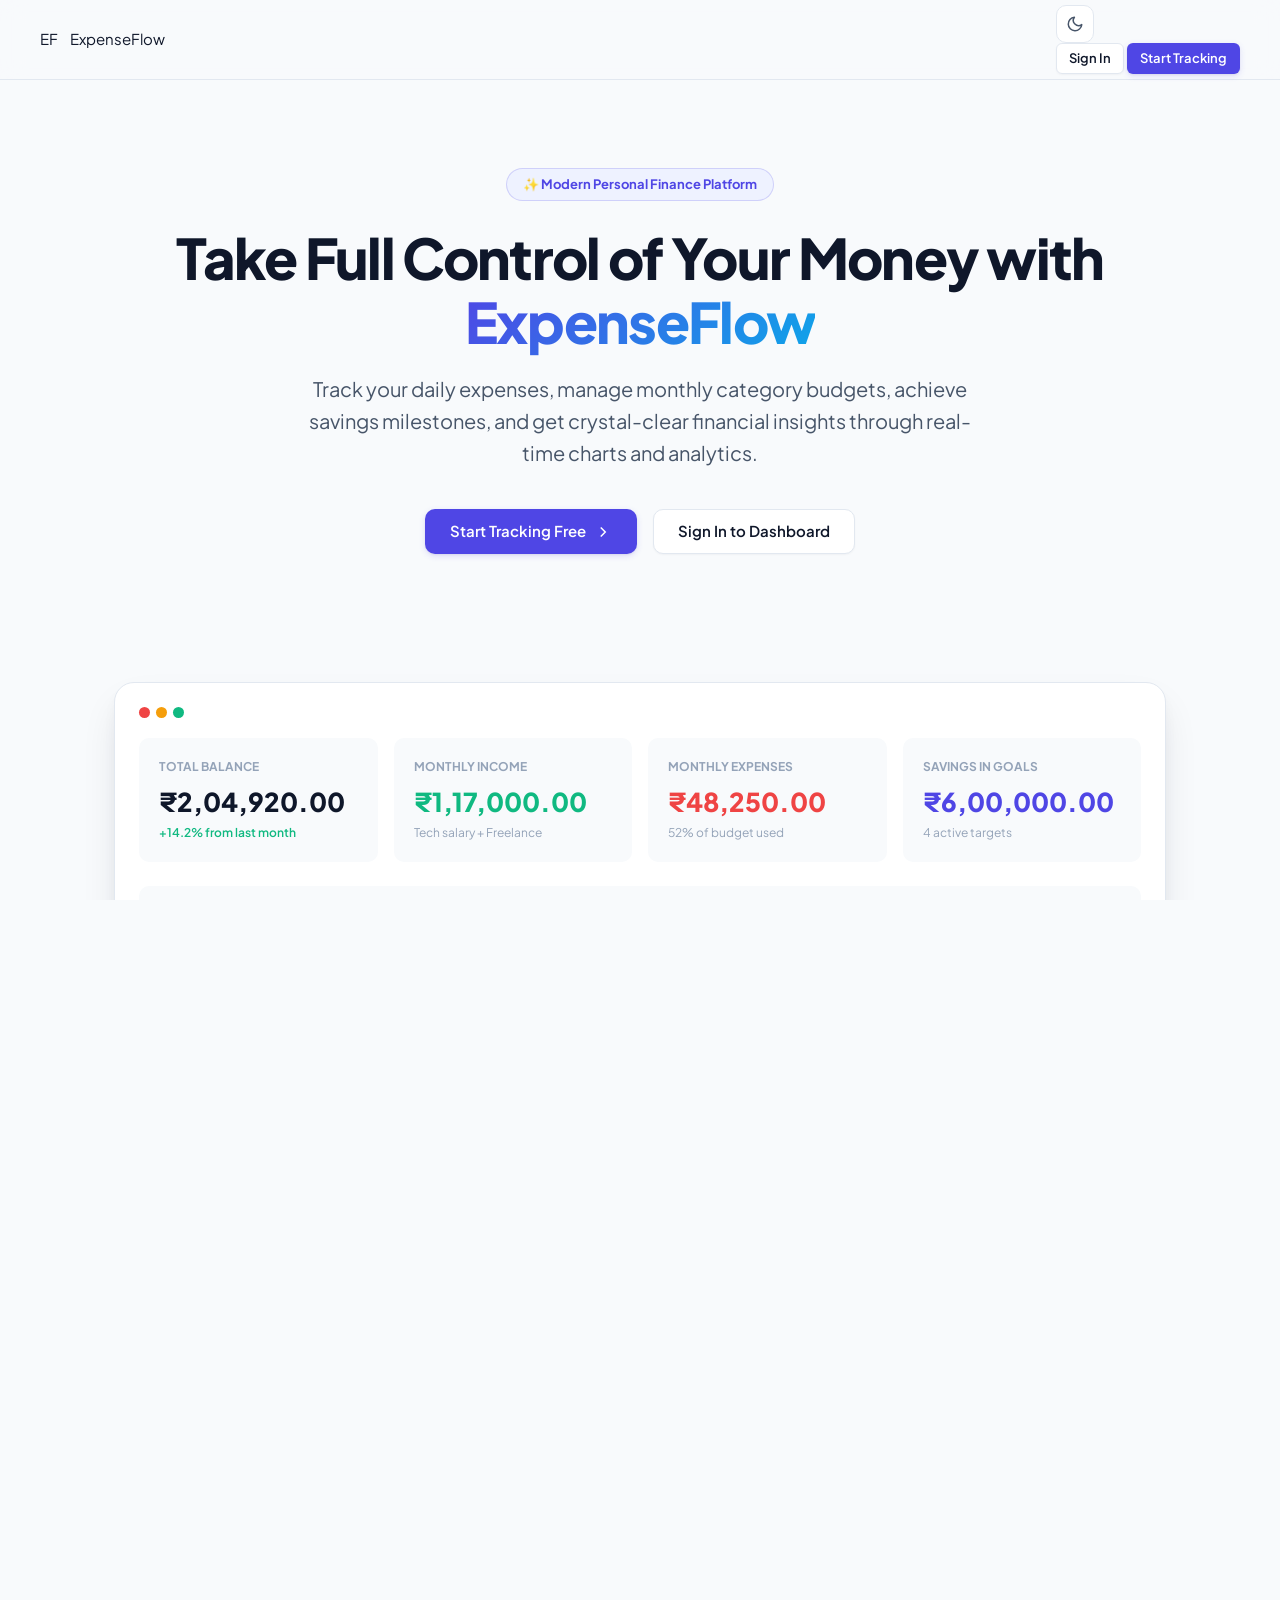
==== commit 63903f5d: "feat(ui): comprehensive mobile responsiveness and dark/light mode polish across all pages" ====
--- a/frontend/index.html
+++ b/frontend/index.html
@@ -11,8 +11,8 @@
   <meta name="apple-mobile-web-app-status-bar-style" content="black-translucent">
   <link rel="icon" type="image/png" href="/icons/favicon.png">
   <link rel="apple-touch-icon" href="/icons/apple-touch-icon.png">
-  <link rel="stylesheet" href="css/style.css">
-  <link rel="stylesheet" href="css/responsive.css">
+  <link rel="stylesheet" href="css/style.css?v=1.0.4">
+  <link rel="stylesheet" href="css/responsive.css?v=1.0.4">
   <style>
     /* Landing Page Specific Styling */
     .landing-header {
@@ -211,12 +211,32 @@
       font-size: 0.875rem;
     }
 
+    html, body {
+      overflow-x: hidden;
+      max-width: 100vw;
+    }
+
     @media (max-width: 768px) {
-      .hero-title { font-size: 2.375rem; }
-      .hero-description { font-size: 1rem; }
-      .hero-cta-group { flex-direction: column; width: 100%; }
+      .hero-section { padding: 3rem 1rem 2.5rem; overflow-x: hidden; }
+      .hero-title { font-size: 1.875rem; line-height: 1.22; word-break: break-word; }
+      .hero-description { font-size: 0.95rem; line-height: 1.5; margin-bottom: 2rem; }
+      .hero-cta-group { flex-direction: column; width: 100%; gap: 0.75rem; }
       .hero-cta-group .btn { width: 100%; }
-      .landing-header { padding: 0 1.25rem; }
+      .landing-header { padding: 0 0.875rem; height: 58px; }
+      .landing-header .btn-primary { display: none; }
+      .landing-header .btn-secondary { display: inline-flex !important; padding: 0.35rem 0.75rem; font-size: 0.8125rem; }
+      .landing-header-actions { gap: 0.5rem; }
+      .preview-container { padding: 0 0.75rem; margin-bottom: 3.5rem; }
+      .preview-card { padding: 1rem; }
+      .preview-card > div[style*="display: grid"] {
+        grid-template-columns: 1fr !important;
+        gap: 0.75rem !important;
+      }
+      .features-section { padding: 3rem 1rem; }
+      .section-title { font-size: 1.625rem; }
+      .features-grid { grid-template-columns: 1fr !important; gap: 1.25rem; }
+      .security-banner { padding: 2rem 1.25rem; flex-direction: column; text-align: center; gap: 1.5rem; }
+      .security-banner .btn { width: 100%; }
     }
   </style>
 </head>
@@ -229,7 +249,7 @@
       <div class="brand-name">Expense<span>Flow</span></div>
     </div>
 
-    <div style="display: flex; align-items: center; gap: 1rem;">
+    <div class="landing-header-actions">
       <button class="theme-toggle-btn" onclick="toggleTheme()" aria-label="Toggle theme">
         <svg width="20" height="20" viewBox="0 0 24 24" fill="none" stroke="currentColor" stroke-width="2"><circle cx="12" cy="12" r="5"></circle></svg>
       </button>
--- a/frontend/css/style.css
+++ b/frontend/css/style.css
@@ -5,6 +5,8 @@
 @import url('https://fonts.googleapis.com/css2?family=Plus+Jakarta+Sans:ital,wght@0,400;0,500;0,600;0,700;0,800;1,500&family=JetBrains+Mono:wght@400;500;600&display=swap');
 
 :root {
+  color-scheme: light;
+
   /* Primary & Accent Palettes - Light Mode */
   --primary: #4F46E5;
   --primary-hover: #4338CA;
@@ -88,6 +90,8 @@
    Dark Mode Theme System
    ========================================================== */
 [data-theme="dark"] {
+  color-scheme: dark;
+
   --primary: #6366F1;
   --primary-hover: #4F46E5;
   --primary-active: #4338CA;
@@ -130,10 +134,10 @@
 
   --text-main: #F8FAFC;
   --text-secondary: #CBD5E1;
-  --text-muted: #64748B;
-
-  --border-color: rgba(255, 255, 255, 0.08);
-  --border-subtle: rgba(255, 255, 255, 0.04);
+  --text-muted: #94A3B8;
+
+  --border-color: rgba(255, 255, 255, 0.12);
+  --border-subtle: rgba(255, 255, 255, 0.06);
   --border-focus: #6366F1;
 
   /* Shadows for Dark Mode */
@@ -403,6 +407,24 @@
   margin-bottom: 1.25rem;
 }
 
+.form-row {
+  display: flex;
+  gap: 1rem;
+  margin-bottom: 0;
+}
+
+.form-row .form-group {
+  flex: 1;
+  min-width: 0;
+}
+
+@media (max-width: 640px) {
+  .form-row {
+    flex-direction: column;
+    gap: 0;
+  }
+}
+
 .form-label {
   font-size: 0.8125rem;
   font-weight: 600;
@@ -419,6 +441,17 @@
   color: var(--text-main);
   transition: border-color var(--transition-fast), box-shadow var(--transition-fast);
   line-height: 1.4;
+}
+
+select option {
+  background-color: var(--bg-surface);
+  color: var(--text-main);
+}
+
+@media (max-width: 768px) {
+  .form-input, .form-select, .form-textarea {
+    font-size: 16px; /* Prevents unwanted auto-zoom in iOS Safari */
+  }
 }
 
 .form-input:focus, .form-select:focus, .form-textarea:focus {
@@ -597,7 +630,7 @@
   visibility: visible;
 }
 
-.modal-container {
+.modal-container, .modal-card {
   background-color: var(--bg-surface-elevated);
   border: 1px solid var(--border-color);
   border-radius: var(--radius-xl);
@@ -610,7 +643,10 @@
   transition: transform 0.22s cubic-bezier(0.16, 1, 0.3, 1);
 }
 
-.modal-overlay.active .modal-container {
+.modal-overlay.active .modal-container,
+.modal-overlay.active .modal-card,
+.modal-overlay[style*="display: flex"] .modal-card,
+.modal-overlay[style*="display: block"] .modal-card {
   transform: scale(1) translateY(0);
 }
 
@@ -627,6 +663,28 @@
   font-weight: 700;
   color: var(--text-main);
   letter-spacing: -0.01em;
+}
+
+.modal-close-btn {
+  background: transparent;
+  border: none;
+  color: var(--text-muted);
+  cursor: pointer;
+  width: 34px;
+  height: 34px;
+  display: inline-flex;
+  align-items: center;
+  justify-content: center;
+  border-radius: var(--radius-md);
+  font-size: 1.5rem;
+  line-height: 1;
+  transition: all var(--transition-fast);
+  padding: 0;
+}
+
+.modal-close-btn:hover {
+  background-color: var(--bg-hover);
+  color: var(--text-main);
 }
 
 .modal-body {
@@ -711,11 +769,11 @@
 }
 
 /* Shimmer Skeleton Loader */
-.skeleton, .skeleton-shimmer {
+.skeleton, .skeleton-shimmer, .skeleton-card {
   background: linear-gradient(90deg, var(--bg-subtle) 25%, var(--bg-hover) 50%, var(--bg-subtle) 75%);
   background-size: 200% 100%;
   animation: skeleton-pulse 1.5s ease-in-out infinite;
-  border-radius: var(--radius-sm);
+  border-radius: var(--radius-lg);
 }
 
 @keyframes skeleton-pulse {
--- a/frontend/css/responsive.css
+++ b/frontend/css/responsive.css
@@ -1,16 +1,21 @@
 /* ==========================================================
-   ExpenseFlow - Responsive Breakpoint Styles
-   Tested for 1920px, 1440px, 1366px, 1024px, 768px, 480px, 390px
+   ExpenseFlow - Responsive Design System & Breakpoints
+   Optimized for 1920px, 1440px, 1024px (Tablet), 768px (iPad/Tablet),
+   640px (Small Tablet), 480px, 412px, 390px (iPhone 14/15), 360px (Android)
    ========================================================== */
 
-/* Large Desktops (min-width: 1440px) */
+/* ----------------------------------------------------------
+   Large Desktops (min-width: 1440px)
+   ---------------------------------------------------------- */
 @media (min-width: 1440px) {
   .page-content {
     max-width: 1560px;
   }
 }
 
-/* Tablet & Smaller Desktops (max-width: 1024px) */
+/* ----------------------------------------------------------
+   Medium Desktops & Tablets Landscape (max-width: 1024px)
+   ---------------------------------------------------------- */
 @media (max-width: 1024px) {
   .charts-grid {
     grid-template-columns: 1fr !important;
@@ -18,46 +23,64 @@
 
   .kpi-grid {
     grid-template-columns: repeat(2, 1fr);
+    gap: 1rem;
   }
 
   .page-content {
     padding: 1.5rem;
   }
-
-  .sidebar-width {
-    --sidebar-width: 230px;
-  }
 }
 
-/* Mobile & Small Tablet Devices (max-width: 768px) */
+/* ----------------------------------------------------------
+   Tablet & Mobile Devices (max-width: 768px)
+   ---------------------------------------------------------- */
 @media (max-width: 768px) {
   :root {
     --sidebar-width: 0px;
     --header-height: 60px;
   }
 
-  /* Off-canvas sidebar */
+  /* Safe Area Bottom Nav Clearance for Main Content */
+  .app-main {
+    margin-left: 0;
+    padding-bottom: calc(84px + env(safe-area-inset-bottom, 0px)) !important;
+    min-width: 0;
+  }
+
+  .page-content {
+    padding: 1rem 0.875rem calc(84px + env(safe-area-inset-bottom, 0px)) !important;
+    width: 100%;
+    overflow-x: hidden;
+  }
+
+  /* Off-canvas Sliding Sidebar */
   .app-sidebar {
-    width: 260px;
+    width: 275px;
+    max-width: 82vw;
     transform: translateX(-100%);
     box-shadow: var(--shadow-xl);
-    z-index: 1050;
+    z-index: 1060;
+    transition: transform 0.28s cubic-bezier(0.16, 1, 0.3, 1);
   }
 
   .app-sidebar.open {
     transform: translateX(0);
+  }
+
+  .sidebar-close-btn {
+    display: inline-flex !important;
   }
 
   .sidebar-backdrop {
     position: fixed;
     inset: 0;
-    background-color: rgba(15, 23, 42, 0.55);
-    backdrop-filter: blur(4px);
-    -webkit-backdrop-filter: blur(4px);
-    z-index: 1040;
+    background-color: rgba(15, 23, 42, 0.65);
+    backdrop-filter: blur(5px);
+    -webkit-backdrop-filter: blur(5px);
+    z-index: 1050;
     opacity: 0;
     visibility: hidden;
-    transition: opacity 0.22s ease, visibility 0.22s ease;
+    transition: opacity 0.24s ease, visibility 0.24s ease;
   }
 
   .sidebar-backdrop.active {
@@ -65,33 +88,138 @@
     visibility: visible;
   }
 
-  .app-main {
-    margin-left: 0;
-    padding-bottom: 78px; /* Safe space for mobile bottom navigation */
+  /* Mobile Top Header */
+  .app-header {
+    height: 60px;
+    padding: 0 0.875rem;
+    z-index: 900;
+  }
+
+  .header-left {
+    display: flex;
+    align-items: center;
+    gap: 0.625rem;
+    min-width: 0;
+    flex: 1;
   }
 
   .menu-toggle-btn {
+    display: inline-flex !important;
+    width: 38px;
+    height: 38px;
+    border-radius: var(--radius-md);
+    background-color: var(--bg-hover);
+    border: 1px solid var(--border-color);
+    color: var(--text-main);
+    align-items: center;
+    justify-content: center;
+    flex-shrink: 0;
+  }
+
+  .menu-toggle-btn svg {
+    width: 20px;
+    height: 20px;
+    stroke: currentColor;
+    display: block;
+  }
+
+  .page-title {
+    font-size: 1.125rem;
+    font-weight: 800;
+    letter-spacing: -0.02em;
+    white-space: nowrap;
+    overflow: hidden;
+    text-overflow: ellipsis;
+    max-width: 175px;
+  }
+
+  .header-actions {
     display: flex;
-  }
-
-  .app-header {
-    padding: 0 1rem;
-    height: 60px;
-  }
-
-  .page-title {
-    font-size: 1.1875rem;
-  }
-
-  .page-content {
-    padding: 1.125rem 0.875rem;
-  }
-
+    align-items: center;
+    gap: 0.5rem;
+    flex-shrink: 0;
+  }
+
+  /* Mobile Quick Add Button Collapses to Icon FAB */
+  #header-quick-add-btn {
+    width: 38px;
+    height: 38px;
+    padding: 0 !important;
+    border-radius: var(--radius-md);
+    display: inline-flex !important;
+    align-items: center;
+    justify-content: center;
+  }
+
+  #header-quick-add-btn span {
+    display: none !important;
+  }
+
+  #header-quick-add-btn svg {
+    width: 20px;
+    height: 20px;
+    margin: 0;
+  }
+
+  /* Mobile KPI Grid */
   .kpi-grid {
-    grid-template-columns: 1fr;
-    gap: 0.875rem;
-  }
-
+    grid-template-columns: repeat(2, 1fr);
+    gap: 0.75rem;
+    margin-bottom: 1.25rem;
+  }
+
+  .kpi-card {
+    padding: 0.875rem 1rem;
+    min-height: 120px;
+    border-radius: var(--radius-md);
+  }
+
+  .kpi-value {
+    font-size: 1.35rem;
+  }
+
+  .kpi-label {
+    font-size: 0.6875rem;
+  }
+
+  .kpi-icon {
+    width: 32px;
+    height: 32px;
+  }
+
+  .kpi-subtext {
+    font-size: 0.6875rem;
+  }
+
+  /* Symmetrical 3-Card Summaries (Transactions, Budgets, Goals) */
+  .summary-stats-grid,
+  .page-content > div[style*="repeat(auto-fit, minmax(200px, 1fr))"],
+  .page-content > div[style*="repeat(auto-fit, minmax(220px, 1fr))"] {
+    grid-template-columns: 1fr 1fr !important;
+    gap: 0.75rem !important;
+    margin-bottom: 1.25rem !important;
+  }
+
+  .summary-stats-grid > div:nth-child(3),
+  .summary-stats-grid > div:last-child,
+  .page-content > div[style*="repeat(auto-fit, minmax(200px, 1fr))"] > div:nth-child(3),
+  .page-content > div[style*="repeat(auto-fit, minmax(220px, 1fr))"] > div:nth-child(3),
+  .page-content > div[style*="repeat(auto-fit, minmax(200px, 1fr))"] > div:last-child {
+    grid-column: 1 / -1 !important;
+  }
+
+  /* Charts on Mobile */
+  .charts-grid {
+    grid-template-columns: 1fr !important;
+    gap: 1rem !important;
+  }
+
+  .chart-wrapper {
+    height: 260px !important;
+    width: 100% !important;
+  }
+
+  /* Toolbar and Search */
   .toolbar {
     flex-direction: column;
     align-items: stretch;
@@ -103,18 +231,59 @@
     width: 100%;
   }
 
+  /* Filter Grid on Mobile */
   .filter-group {
-    width: 100%;
-    justify-content: space-between;
+    display: grid;
+    grid-template-columns: 1fr 1fr;
     gap: 0.5rem;
-  }
-
-  .filter-group > * {
-    flex: 1;
-  }
-
-  /* Tables inside container scroll horizontally without page overflow */
-  .table-container {
+    width: 100%;
+  }
+
+  .filter-group select.form-select {
+    width: 100% !important;
+    min-width: 0;
+    font-size: 0.8125rem;
+  }
+
+  .filter-group .btn-primary {
+    grid-column: 1 / -1;
+    width: 100%;
+    justify-content: center;
+    padding: 0.625rem;
+  }
+
+  .filter-group .btn-secondary {
+    width: 100%;
+    justify-content: center;
+  }
+
+  /* Horizontal Scrollable Timeframe Segment on Reports */
+  .report-timeframe-container,
+  .toolbar > div[style*="display: flex; gap: 0.5rem"] {
+    display: flex !important;
+    overflow-x: auto !important;
+    -webkit-overflow-scrolling: touch !important;
+    white-space: nowrap !important;
+    flex-wrap: nowrap !important;
+    scrollbar-width: none !important;
+    gap: 0.5rem !important;
+    padding-bottom: 3px !important;
+    width: 100% !important;
+  }
+
+  .report-timeframe-container::-webkit-scrollbar,
+  .toolbar > div[style*="display: flex; gap: 0.5rem"]::-webkit-scrollbar {
+    display: none !important;
+  }
+
+  .report-time-btn, .cat-tab-btn {
+    flex-shrink: 0 !important;
+    padding: 0.4rem 0.85rem !important;
+    font-size: 0.8125rem !important;
+  }
+
+  /* Tables Mobile Touch-Scroll */
+  .table-container, .table-responsive {
     width: 100%;
     overflow-x: auto;
     -webkit-overflow-scrolling: touch;
@@ -122,35 +291,78 @@
   }
 
   .data-table {
-    min-width: 560px;
-  }
-
-  .modal-container {
-    max-width: 100%;
-    margin: 0.75rem;
-    border-radius: var(--radius-lg);
+    min-width: 520px;
+    font-size: 0.8125rem;
+  }
+
+  .data-table th {
+    padding: 0.65rem 0.75rem;
+    font-size: 0.6875rem;
+  }
+
+  .data-table td {
+    padding: 0.75rem 0.75rem;
+  }
+
+  /* Modals on Mobile Viewport */
+  .modal-overlay {
+    padding: 0.75rem;
+    align-items: flex-end;
+  }
+
+  .modal-container, .modal-card {
+    width: 100% !important;
+    max-width: 100% !important;
+    margin: 0 auto;
+    border-radius: var(--radius-xl) var(--radius-xl) var(--radius-lg) var(--radius-lg);
+    max-height: 88vh;
   }
 
   .modal-header, .modal-body, .modal-footer {
     padding: 1.125rem;
   }
 
-  /* Mobile Bottom Navigation */
+  .modal-footer {
+    display: flex;
+    gap: 0.5rem;
+  }
+
+  .modal-footer .btn {
+    flex: 1;
+    justify-content: center;
+  }
+
+  /* Notifications Flyout Drawer on Mobile */
+  .notif-dropdown {
+    position: fixed !important;
+    top: 64px !important;
+    left: 12px !important;
+    right: 12px !important;
+    width: auto !important;
+    max-width: calc(100vw - 24px) !important;
+    max-height: 72vh !important;
+    box-shadow: var(--shadow-xl);
+  }
+
+  /* Mobile Bottom Navigation Bar */
   .mobile-bottom-nav {
     display: flex;
     position: fixed;
     bottom: 0;
     left: 0;
     right: 0;
-    height: 64px;
+    height: 62px;
     background-color: var(--bg-surface);
     border-top: 1px solid var(--border-color);
-    box-shadow: 0 -4px 12px rgba(0, 0, 0, 0.05);
+    box-shadow: 0 -4px 16px rgba(15, 23, 42, 0.08);
     z-index: 990;
     align-items: center;
     justify-content: space-around;
-    padding: 0 0.25rem;
-    padding-bottom: env(safe-area-inset-bottom, 0);
+    padding: 0 0.25rem calc(env(safe-area-inset-bottom, 0px));
+  }
+
+  [data-theme="dark"] .mobile-bottom-nav {
+    box-shadow: 0 -4px 20px rgba(0, 0, 0, 0.45);
   }
 
   .mobile-nav-link {
@@ -158,55 +370,88 @@
     flex-direction: column;
     align-items: center;
     justify-content: center;
-    gap: 0.25rem;
+    gap: 3px;
     color: var(--text-muted);
     font-size: 0.6875rem;
     font-weight: 600;
-    padding: 0.375rem 0.25rem;
+    padding: 0.35rem 0.25rem;
     flex: 1;
-    transition: color var(--transition-fast);
+    transition: color var(--transition-fast), transform var(--transition-fast);
     text-decoration: none;
+    -webkit-tap-highlight-color: transparent;
   }
 
   .mobile-nav-link.active {
     color: var(--primary);
+    font-weight: 700;
+  }
+
+  .mobile-nav-link.active svg {
+    stroke: var(--primary);
+    filter: drop-shadow(0 2px 5px var(--primary-glow));
+    transform: translateY(-1px);
   }
 
   .mobile-nav-link svg {
     width: 20px;
     height: 20px;
+    transition: transform var(--transition-fast);
+  }
+
+  /* Responsive Grids on Mobile */
+  #budgets-grid,
+  #goals-grid,
+  #categories-grid,
+  .upcoming-grid {
+    grid-template-columns: 1fr !important;
+    gap: 1rem !important;
+  }
+
+  /* Full-width action buttons on mobile */
+  #open-create-budget-btn,
+  #open-create-goal-btn,
+  #open-create-cat-btn,
+  #save-profile-btn,
+  #save-pwd-btn,
+  #export-json-btn {
+    width: 100% !important;
+    justify-content: center !important;
   }
 }
 
-/* Small Smartphone Devices (max-width: 480px) */
+/* ----------------------------------------------------------
+   Small Phones & Vertical Viewports (max-width: 480px)
+   ---------------------------------------------------------- */
 @media (max-width: 480px) {
+  .auth-page {
+    padding: 1.25rem 0.875rem !important;
+  }
+
   .page-title {
-    font-size: 1.0625rem;
-  }
-
-  .header-actions {
-    gap: 0.5rem;
-  }
-
-  #header-quick-add-btn span {
-    display: none;
-  }
-
-  #header-quick-add-btn {
-    padding: 0.45rem 0.75rem;
-  }
-
-  .page-content {
-    padding: 1rem 0.75rem;
+    font-size: 1.05rem;
+    max-width: 155px;
   }
 
   .card {
     padding: 1.125rem;
-  }
-
-  .report-time-btn {
-    padding: 0.35rem 0.7rem;
-    font-size: 0.75rem;
+    border-radius: var(--radius-md);
+  }
+
+  .auth-card {
+    padding: 1.75rem 1.25rem !important;
+    border-radius: var(--radius-lg);
+  }
+
+  .auth-title {
+    font-size: 1.375rem !important;
+  }
+
+  .demo-badge-btn {
+    white-space: normal !important;
+    text-align: center !important;
+    line-height: 1.35 !important;
+    padding: 0.625rem 0.75rem !important;
+    font-size: 0.8rem !important;
   }
 
   #custom-date-range {
@@ -226,34 +471,44 @@
   }
 }
 
-/* Extra Narrow Devices (max-width: 390px) */
-@media (max-width: 390px) {
+/* ----------------------------------------------------------
+   Extra Narrow Smartphones (max-width: 360px)
+   ---------------------------------------------------------- */
+@media (max-width: 360px) {
   .app-header {
-    padding: 0 0.75rem;
+    padding: 0 0.625rem;
   }
 
   .page-title {
-    font-size: 1rem;
-    max-width: 150px;
-    overflow: hidden;
-    text-overflow: ellipsis;
-    white-space: nowrap;
+    font-size: 0.95rem;
+    max-width: 135px;
+  }
+
+  .kpi-grid {
+    grid-template-columns: 1fr !important;
+  }
+
+  .page-content > div[style*="repeat(auto-fit, minmax(200px, 1fr))"],
+  .page-content > div[style*="repeat(auto-fit, minmax(220px, 1fr))"] {
+    grid-template-columns: 1fr !important;
   }
 
   .kpi-value {
-    font-size: 1.375rem;
-  }
-
-  .card-title {
-    font-size: 0.9375rem;
-  }
-
-  .btn {
-    font-size: 0.75rem;
+    font-size: 1.25rem;
+  }
+
+  .theme-toggle-btn,
+  .notif-bell-btn,
+  .menu-toggle-btn,
+  #header-quick-add-btn {
+    width: 34px !important;
+    height: 34px !important;
   }
 }
 
-/* Hide mobile bottom nav on desktop */
+/* ----------------------------------------------------------
+   Desktop Isolation (min-width: 769px)
+   ---------------------------------------------------------- */
 @media (min-width: 769px) {
   .mobile-bottom-nav {
     display: none !important;
@@ -262,4 +517,12 @@
   .sidebar-backdrop {
     display: none !important;
   }
+
+  .menu-toggle-btn {
+    display: none !important;
+  }
+
+  .sidebar-close-btn {
+    display: none !important;
+  }
 }
